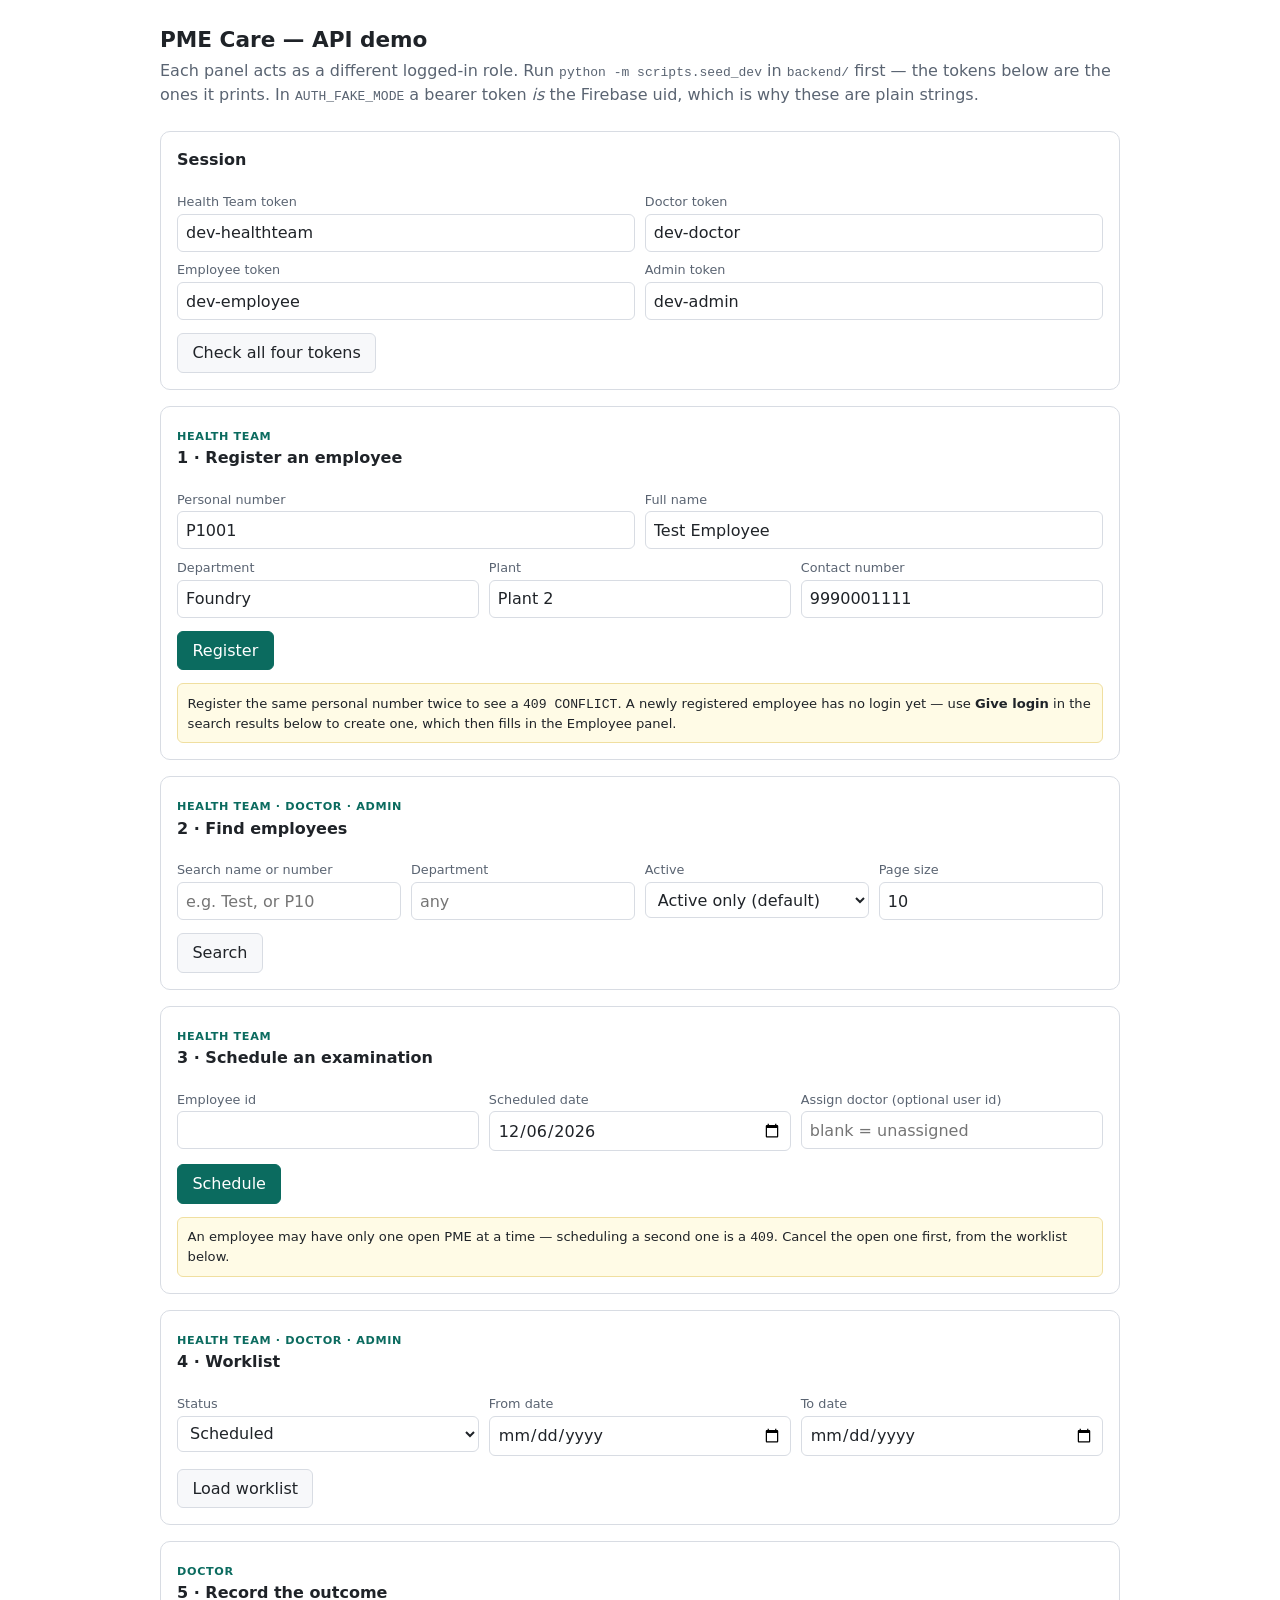
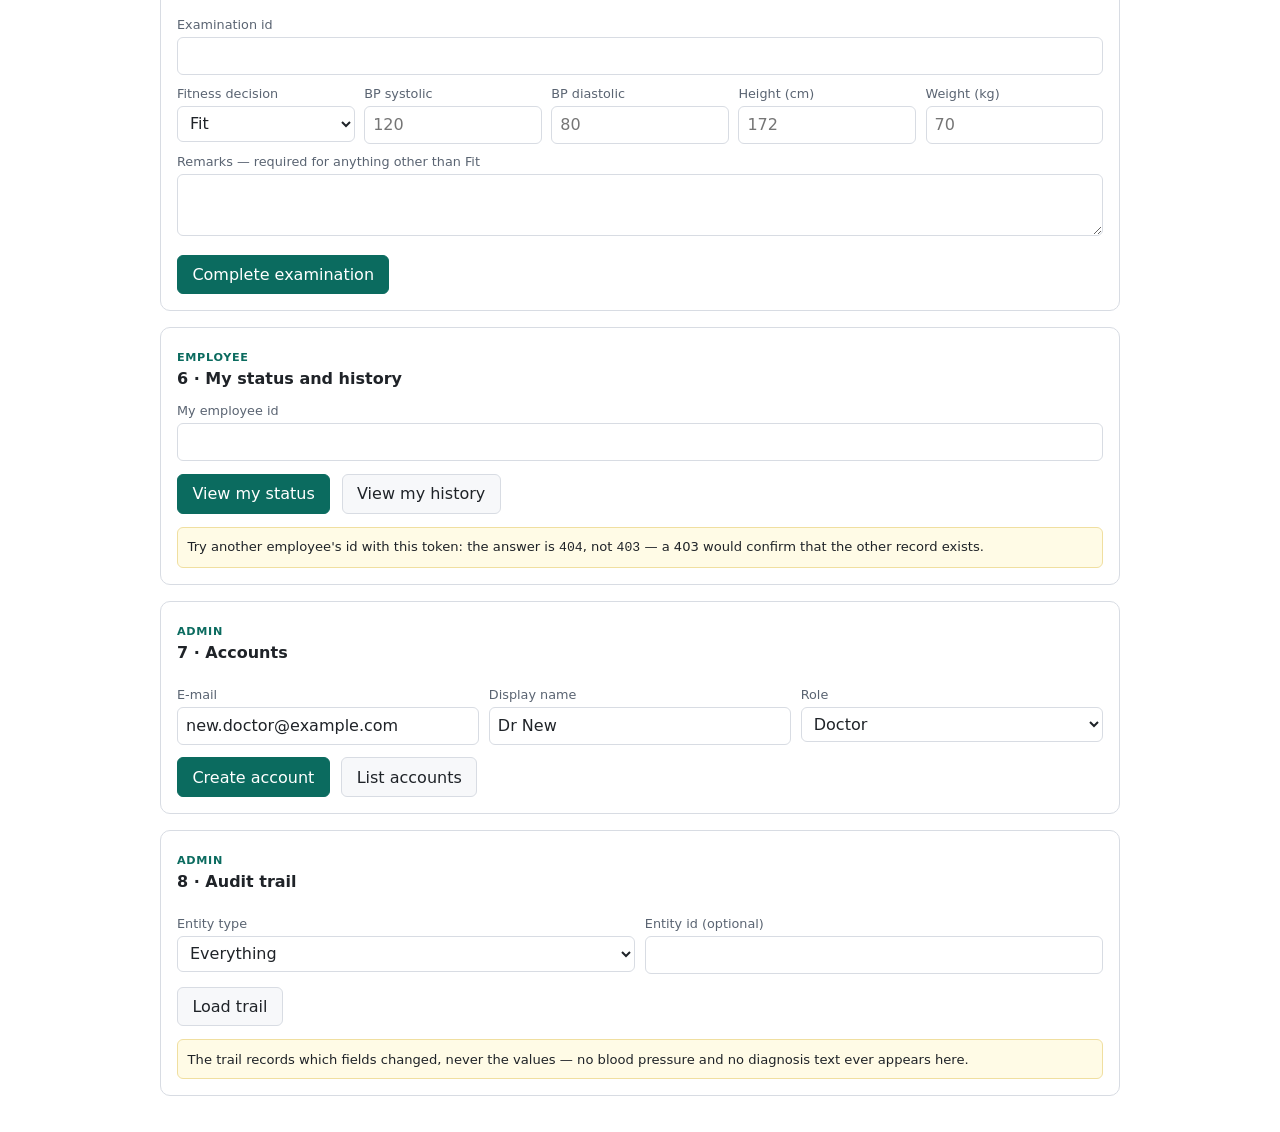
==== frontend-mvp/index.html @ 97d066bc "Initial commit: PME Care backend, demo UI and local infra Periodic Medical Examination tracking for " ====
<!DOCTYPE html>
<!--
  Demo UI for the PME Care API. No build step, no npm — plain HTML + fetch, so
  the whole backend is clickable today. This is NOT the real frontend (that is
  React + MUI per UI_DESIGN.md, built once the API surface has settled); it
  exists to exercise every endpoint by hand and to show what the flow feels
  like end to end.

  Setup:
      cd backend && python -m scripts.seed_dev     # prints the demo tokens
      cd frontend-mvp && python3 -m http.server 5173

  Then open http://localhost:5173 — that port matches the default
  ALLOWED_ORIGINS in backend/.env.example.
-->
<html lang="en">
<head>
<meta charset="utf-8" />
<meta name="viewport" content="width=device-width, initial-scale=1" />
<title>PME Care — API demo</title>
<style>
  :root {
    --line: #d8dce3; --ink: #1f2328; --muted: #5a6472; --bg: #ffffff;
    --panel: #f7f8fa; --accent: #0b6b5f; --danger: #a3271f; --ok: #1a6b2f;
  }
  * { box-sizing: border-box; }
  body { font-family: system-ui, -apple-system, sans-serif; color: var(--ink);
         background: var(--bg); margin: 0; padding: 1.5rem; line-height: 1.45; }
  main { max-width: 60rem; margin: 0 auto; }
  h1 { font-size: 1.35rem; margin: 0 0 0.25rem; }
  h2 { font-size: 1rem; margin: 0 0 0.75rem; }
  p.lede { color: var(--muted); margin: 0 0 1.5rem; }
  section { border: 1px solid var(--line); border-radius: 10px; padding: 1rem;
            margin-bottom: 1rem; background: var(--bg); }
  .role { font-size: 0.7rem; text-transform: uppercase; letter-spacing: 0.06em;
          color: var(--accent); font-weight: 700; }
  label { display: block; font-size: 0.8rem; color: var(--muted); margin-top: 0.6rem; }
  input, select, textarea { width: 100%; padding: 0.4rem 0.5rem; margin-top: 0.15rem;
    border: 1px solid var(--line); border-radius: 6px; font: inherit; background: var(--bg);
    color: var(--ink); }
  button { margin-top: 0.8rem; margin-right: 0.4rem; padding: 0.45rem 0.9rem; cursor: pointer;
    border: 1px solid var(--line); border-radius: 6px; background: var(--panel);
    font: inherit; color: var(--ink); }
  button.primary { background: var(--accent); border-color: var(--accent); color: #fff; }
  button.small { margin: 0; padding: 0.2rem 0.5rem; font-size: 0.8rem; }
  .row { display: flex; gap: 0.6rem; flex-wrap: wrap; }
  .row > div { flex: 1 1 8rem; }
  pre { background: var(--panel); border: 1px solid var(--line); padding: 0.6rem;
        border-radius: 6px; overflow-x: auto; font-size: 0.78rem; margin: 0.8rem 0 0;
        white-space: pre-wrap; word-break: break-word; }
  pre:empty { display: none; }
  table { width: 100%; border-collapse: collapse; margin-top: 0.8rem; font-size: 0.82rem; }
  th, td { text-align: left; padding: 0.35rem 0.5rem; border-bottom: 1px solid var(--line);
           vertical-align: middle; }
  th { color: var(--muted); font-weight: 600; font-size: 0.72rem; text-transform: uppercase; }
  td.id { font-family: ui-monospace, monospace; font-size: 0.72rem; }
  .tag { display: inline-block; padding: 0.05rem 0.4rem; border-radius: 999px;
         font-size: 0.7rem; border: 1px solid var(--line); }
  .ok { color: var(--ok); } .bad { color: var(--danger); }
  .note { background: #fffbe6; border: 1px solid #f0dfa0; border-radius: 6px;
          padding: 0.6rem; font-size: 0.82rem; margin: 0.8rem 0 0; }
  .empty { color: var(--muted); font-size: 0.82rem; margin-top: 0.8rem; }
</style>
</head>
<body>
<main>

<h1>PME Care — API demo</h1>
<p class="lede">
  Each panel acts as a different logged-in role. Run
  <code>python -m scripts.seed_dev</code> in <code>backend/</code> first — the tokens below are
  the ones it prints. In <code>AUTH_FAKE_MODE</code> a bearer token <em>is</em> the Firebase uid,
  which is why these are plain strings.
</p>

<section>
  <h2>Session</h2>
  <div class="row">
    <div><label>Health Team token</label><input id="tok-ht" value="dev-healthteam" /></div>
    <div><label>Doctor token</label><input id="tok-doc" value="dev-doctor" /></div>
  </div>
  <div class="row">
    <div><label>Employee token</label><input id="tok-emp" value="dev-employee" /></div>
    <div><label>Admin token</label><input id="tok-adm" value="dev-admin" /></div>
  </div>
  <button onclick="whoAmI()">Check all four tokens</button>
  <pre id="out-session"></pre>
</section>

<section>
  <span class="role">Health Team</span>
  <h2>1 · Register an employee</h2>
  <div class="row">
    <div><label>Personal number</label><input id="emp-pn" value="P1001" /></div>
    <div><label>Full name</label><input id="emp-name" value="Test Employee" /></div>
  </div>
  <div class="row">
    <div><label>Department</label><input id="emp-dept" value="Foundry" /></div>
    <div><label>Plant</label><input id="emp-plant" value="Plant 2" /></div>
    <div><label>Contact number</label><input id="emp-contact" value="9990001111" /></div>
  </div>
  <button class="primary" onclick="registerEmployee()">Register</button>
  <p class="note">
    Register the same personal number twice to see a <code>409 CONFLICT</code>. A newly
    registered employee has no login yet — use <strong>Give login</strong> in the search
    results below to create one, which then fills in the Employee panel.
  </p>
  <pre id="out-register"></pre>
</section>

<section>
  <span class="role">Health Team · Doctor · Admin</span>
  <h2>2 · Find employees</h2>
  <div class="row">
    <div><label>Search name or number</label><input id="q" placeholder="e.g. Test, or P10" /></div>
    <div><label>Department</label><input id="f-dept" placeholder="any" /></div>
    <div><label>Active</label>
      <select id="f-active">
        <option value="">Active only (default)</option>
        <option value="false">Retired only</option>
      </select>
    </div>
    <div><label>Page size</label><input id="f-size" type="number" value="10" min="1" max="100" /></div>
  </div>
  <button onclick="searchEmployees()">Search</button>
  <div id="tbl-employees"></div>
  <pre id="out-employees"></pre>
</section>

<section>
  <span class="role">Health Team</span>
  <h2>3 · Schedule an examination</h2>
  <div class="row">
    <div><label>Employee id</label><input id="sched-emp-id" /></div>
    <div><label>Scheduled date</label><input id="sched-date" type="date" /></div>
    <div><label>Assign doctor (optional user id)</label><input id="sched-doc-id" placeholder="blank = unassigned" /></div>
  </div>
  <button class="primary" onclick="scheduleExam()">Schedule</button>
  <p class="note">
    An employee may have only one open PME at a time — scheduling a second one is a
    <code>409</code>. Cancel the open one first, from the worklist below.
  </p>
  <pre id="out-schedule"></pre>
</section>

<section>
  <span class="role">Health Team · Doctor · Admin</span>
  <h2>4 · Worklist</h2>
  <div class="row">
    <div><label>Status</label>
      <select id="w-status">
        <option value="SCHEDULED">Scheduled</option>
        <option value="COMPLETED">Completed</option>
        <option value="CANCELLED">Cancelled</option>
        <option value="">Any</option>
      </select>
    </div>
    <div><label>From date</label><input id="w-from" type="date" /></div>
    <div><label>To date</label><input id="w-to" type="date" /></div>
  </div>
  <button onclick="loadWorklist()">Load worklist</button>
  <div id="tbl-worklist"></div>
  <pre id="out-worklist"></pre>
</section>

<section>
  <span class="role">Doctor</span>
  <h2>5 · Record the outcome</h2>
  <label>Examination id</label>
  <input id="complete-id" />
  <div class="row">
    <div><label>Fitness decision</label>
      <select id="fitness">
        <option value="FIT">Fit</option>
        <option value="TEMPORARILY_UNFIT">Temporarily unfit</option>
        <option value="UNFIT">Unfit</option>
      </select>
    </div>
    <div><label>BP systolic</label><input id="bp-sys" placeholder="120" /></div>
    <div><label>BP diastolic</label><input id="bp-dia" placeholder="80" /></div>
    <div><label>Height (cm)</label><input id="height" placeholder="172" /></div>
    <div><label>Weight (kg)</label><input id="weight" placeholder="70" /></div>
  </div>
  <label>Remarks — required for anything other than Fit</label>
  <textarea id="remarks" rows="2"></textarea>
  <button class="primary" onclick="completeExam()">Complete examination</button>
  <pre id="out-complete"></pre>
</section>

<section>
  <span class="role">Employee</span>
  <h2>6 · My status and history</h2>
  <label>My employee id</label>
  <input id="my-emp-id" />
  <button class="primary" onclick="viewStatus()">View my status</button>
  <button onclick="viewHistory()">View my history</button>
  <p class="note">
    Try another employee's id with this token: the answer is <code>404</code>, not
    <code>403</code> — a 403 would confirm that the other record exists.
  </p>
  <div id="tbl-history"></div>
  <pre id="out-status"></pre>
</section>

<section>
  <span class="role">Admin</span>
  <h2>7 · Accounts</h2>
  <div class="row">
    <div><label>E-mail</label><input id="u-email" value="new.doctor@example.com" /></div>
    <div><label>Display name</label><input id="u-name" value="Dr New" /></div>
    <div><label>Role</label>
      <select id="u-role">
        <option value="DOCTOR">Doctor</option>
        <option value="HEALTH_TEAM">Health Team</option>
        <option value="ADMIN">Admin</option>
      </select>
    </div>
  </div>
  <button class="primary" onclick="createUser()">Create account</button>
  <button onclick="loadUsers()">List accounts</button>
  <div id="tbl-users"></div>
  <pre id="out-users"></pre>
</section>

<section>
  <span class="role">Admin</span>
  <h2>8 · Audit trail</h2>
  <div class="row">
    <div><label>Entity type</label>
      <select id="a-entity">
        <option value="">Everything</option>
        <option value="employee">employee</option>
        <option value="examination">examination</option>
        <option value="user">user</option>
      </select>
    </div>
    <div><label>Entity id (optional)</label><input id="a-entity-id" /></div>
  </div>
  <button onclick="loadAudit()">Load trail</button>
  <p class="note">
    The trail records which fields changed, never the values — no blood pressure and no
    diagnosis text ever appears here.
  </p>
  <div id="tbl-audit"></div>
  <pre id="out-audit"></pre>
</section>

<script>
const API = "http://localhost:8080/api/v1";

const el = (id) => document.getElementById(id);
const token = (which) => el(`tok-${which}`).value.trim();

/** Call the API and return {status, body}; never throws on a non-2xx. */
async function call(path, which, options = {}) {
  const res = await fetch(API + path, {
    ...options,
    headers: {
      "Authorization": "Bearer " + token(which),
      "Content-Type": "application/json",
      ...(options.headers || {}),
    },
  });
  const body = await res.json().catch(() => ({}));
  return { status: res.status, body, ok: res.ok };
}

/** Show a result, leading with the status code and any error message. */
function show(target, { status, body, ok }) {
  const head = ok ? `${status} OK` : `${status} ${body?.error?.code || "ERROR"}`;
  const detail = body?.error
    ? `${body.error.message}\n${JSON.stringify(body.error.details || [], null, 2)}`
    : JSON.stringify(body, null, 2);
  el(target).innerHTML =
    `<strong class="${ok ? "ok" : "bad"}">${head}</strong>\n` +
    detail.replace(/[&<>]/g, (c) => ({ "&": "&amp;", "<": "&lt;", ">": "&gt;" }[c]));
}

/** Render a page envelope as a table; columns is [[header, rowFn], ...]. */
function table(target, page, columns) {
  if (!page?.items) { el(target).innerHTML = ""; return; }
  if (!page.items.length) {
    el(target).innerHTML = `<p class="empty">No matching rows.</p>`;
    return;
  }
  const head = columns.map(([h]) => `<th>${h}</th>`).join("");
  const rows = page.items.map((item) =>
    `<tr>${columns.map(([, cell]) => `<td>${cell(item)}</td>`).join("")}</tr>`).join("");
  el(target).innerHTML =
    `<table><thead><tr>${head}</tr></thead><tbody>${rows}</tbody></table>
     <p class="empty">Showing ${page.items.length} of ${page.total} — page ${page.page}, size ${page.size}.</p>`;
}

const short = (id) => `<span class="id">${(id || "").slice(0, 8)}…</span>`;
const tag = (text) => `<span class="tag">${text ?? "—"}</span>`;

// --- Session ---------------------------------------------------------------

async function whoAmI() {
  const lines = [];
  for (const [which, label] of [["ht", "Health Team"], ["doc", "Doctor"],
                                ["emp", "Employee"], ["adm", "Admin"]]) {
    const { status, body } = await call("/me", which);
    lines.push(status === 200
      ? `${label.padEnd(12)} ${status} → ${body.role} (${body.display_name})`
      : `${label.padEnd(12)} ${status} → ${body?.error?.code || "failed"}`);
  }
  el("out-session").textContent = lines.join("\n");
}

// --- Employees -------------------------------------------------------------

async function registerEmployee() {
  const result = await call("/employees", "ht", {
    method: "POST",
    body: JSON.stringify({
      personal_number: el("emp-pn").value,
      full_name: el("emp-name").value,
      department: el("emp-dept").value,
      plant: el("emp-plant").value,
      contact_number: el("emp-contact").value,
    }),
  });
  show("out-register", result);
  if (result.status === 201) {
    el("sched-emp-id").value = result.body.id;
    el("q").value = result.body.personal_number;
    searchEmployees();
  }
}

async function searchEmployees() {
  const params = new URLSearchParams({ size: el("f-size").value || "10" });
  if (el("q").value.trim()) params.set("q", el("q").value.trim());
  if (el("f-dept").value.trim()) params.set("department", el("f-dept").value.trim());
  if (el("f-active").value) params.set("is_active", el("f-active").value);

  const result = await call(`/employees?${params}`, "ht");
  if (!result.ok) { show("out-employees", result); el("tbl-employees").innerHTML = ""; return; }
  el("out-employees").innerHTML = "";
  table("tbl-employees", result.body, [
    ["Number", (e) => e.personal_number],
    ["Name", (e) => e.full_name],
    ["Department", (e) => e.department],
    ["Active", (e) => (e.is_active ? tag("yes") : tag("retired"))],
    ["Id", (e) => short(e.id)],
    ["", (e) => `
      <button class="small" onclick="useEmployee('${e.id}')">Use</button>
      <button class="small" onclick="giveLogin('${e.id}')">Give login</button>`],
  ]);
}

/** Copy an employee id into the panels that need one. */
function useEmployee(id) {
  el("sched-emp-id").value = id;
  el("my-emp-id").value = id;
  el("a-entity-id").value = id;
}

async function giveLogin(id) {
  const result = await call(`/employees/${id}/login`, "ht", { method: "POST" });
  show("out-employees", result);
  if (result.status === 201) {
    el("tok-emp").value = result.body.dev_bearer_token;
    el("my-emp-id").value = id;
  }
}

// --- Examinations ----------------------------------------------------------

async function scheduleExam() {
  const payload = {
    employee_id: el("sched-emp-id").value,
    scheduled_date: el("sched-date").value,
  };
  if (el("sched-doc-id").value.trim()) payload.doctor_user_id = el("sched-doc-id").value.trim();

  const result = await call("/examinations", "ht", { method: "POST", body: JSON.stringify(payload) });
  show("out-schedule", result);
  if (result.status === 201) {
    el("complete-id").value = result.body.id;
    loadWorklist();
  }
}

async function loadWorklist() {
  const params = new URLSearchParams({ size: "20" });
  if (el("w-status").value) params.set("status", el("w-status").value);
  if (el("w-from").value) params.set("scheduled_from", el("w-from").value);
  if (el("w-to").value) params.set("scheduled_to", el("w-to").value);

  const result = await call(`/examinations?${params}`, "ht");
  if (!result.ok) { show("out-worklist", result); el("tbl-worklist").innerHTML = ""; return; }
  el("out-worklist").innerHTML = "";
  table("tbl-worklist", result.body, [
    ["Scheduled", (x) => x.scheduled_date],
    ["Status", (x) => tag(x.status)],
    ["Outcome", (x) => tag(x.fitness_status)],
    ["Employee", (x) => short(x.employee_id)],
    ["Exam id", (x) => short(x.id)],
    ["", (x) => x.status === "SCHEDULED"
      ? `<button class="small" onclick="el('complete-id').value='${x.id}'">Complete</button>
         <button class="small" onclick="cancelExam('${x.id}')">Cancel</button>`
      : ""],
  ]);
}

async function cancelExam(id) {
  const reason = prompt("Why is this examination being cancelled?");
  if (reason === null) return;   // dismissed; an empty string is sent on purpose
  const result = await call(`/examinations/${id}/cancel`, "ht", {
    method: "POST", body: JSON.stringify({ reason }),
  });
  show("out-worklist", result);
  if (result.ok) loadWorklist();
}

async function completeExam() {
  const number = (id) => {
    const raw = el(id).value.trim();
    return raw === "" ? null : Number(raw);
  };
  const result = await call(`/examinations/${el("complete-id").value}/complete`, "doc", {
    method: "POST",
    body: JSON.stringify({
      fitness_status: el("fitness").value,
      bp_systolic: number("bp-sys"),
      bp_diastolic: number("bp-dia"),
      height_cm: number("height"),
      weight_kg: number("weight"),
      remarks: el("remarks").value.trim() || null,
    }),
  });
  show("out-complete", result);
  if (result.ok) loadWorklist();
}

// --- Employee self-service -------------------------------------------------

async function viewStatus() {
  show("out-status", await call(`/employees/${el("my-emp-id").value}`, "emp"));
}

async function viewHistory() {
  const result = await call(`/employees/${el("my-emp-id").value}/examinations`, "emp");
  if (!result.ok) { show("out-status", result); el("tbl-history").innerHTML = ""; return; }
  el("out-status").innerHTML = "";
  table("tbl-history", result.body, [
    ["Scheduled", (x) => x.scheduled_date],
    ["Examined", (x) => x.exam_date ?? "—"],
    ["Status", (x) => tag(x.status)],
    ["Outcome", (x) => tag(x.fitness_status)],
    ["Remarks", (x) => x.remarks ?? x.cancel_reason ?? "—"],
  ]);
}

// --- Admin -----------------------------------------------------------------

async function createUser() {
  const result = await call("/users", "adm", {
    method: "POST",
    body: JSON.stringify({
      email: el("u-email").value,
      display_name: el("u-name").value,
      role: el("u-role").value,
    }),
  });
  show("out-users", result);
  if (result.status === 201) {
    if (result.body.role === "DOCTOR") el("tok-doc").value = result.body.dev_bearer_token;
    if (result.body.role === "HEALTH_TEAM") el("tok-ht").value = result.body.dev_bearer_token;
    loadUsers();
  }
}

async function loadUsers() {
  const result = await call("/users?size=25", "adm");
  if (!result.ok) { show("out-users", result); el("tbl-users").innerHTML = ""; return; }
  el("out-users").innerHTML = "";
  table("tbl-users", result.body, [
    ["Name", (u) => u.display_name],
    ["E-mail", (u) => u.email],
    ["Role", (u) => tag(u.role)],
    ["Active", (u) => (u.is_active ? tag("yes") : tag("no"))],
    ["Last login", (u) => (u.last_login_at ? u.last_login_at.slice(0, 16).replace("T", " ") : "never")],
    ["", (u) => `<button class="small" onclick="setActive('${u.id}', ${!u.is_active})">
                   ${u.is_active ? "Deactivate" : "Reactivate"}</button>
                 <button class="small" onclick="useDoctor('${u.id}')">Assign</button>`],
  ]);
}

async function setActive(id, isActive) {
  const result = await call(`/users/${id}`, "adm", {
    method: "PATCH", body: JSON.stringify({ is_active: isActive }),
  });
  show("out-users", result);
  if (result.ok) loadUsers();
}

/** Put a user id into the "assign doctor" field of the scheduling panel. */
function useDoctor(id) {
  el("sched-doc-id").value = id;
}

async function loadAudit() {
  const params = new URLSearchParams({ size: "25" });
  if (el("a-entity").value) params.set("entity_type", el("a-entity").value);
  if (el("a-entity-id").value.trim()) params.set("entity_id", el("a-entity-id").value.trim());

  const result = await call(`/audit-logs?${params}`, "adm");
  if (!result.ok) { show("out-audit", result); el("tbl-audit").innerHTML = ""; return; }
  el("out-audit").innerHTML = "";
  table("tbl-audit", result.body, [
    ["When", (r) => r.created_at.slice(0, 19).replace("T", " ")],
    ["Actor", (r) => tag(r.actor_role)],
    ["Action", (r) => r.action],
    ["Entity", (r) => `${r.entity_type} ${short(r.entity_id)}`],
    ["Summary", (r) => (r.summary ? JSON.stringify(r.summary) : "—")],
  ]);
}

el("sched-date").value = new Date().toISOString().slice(0, 10);
</script>
</main>
</body>
</html>
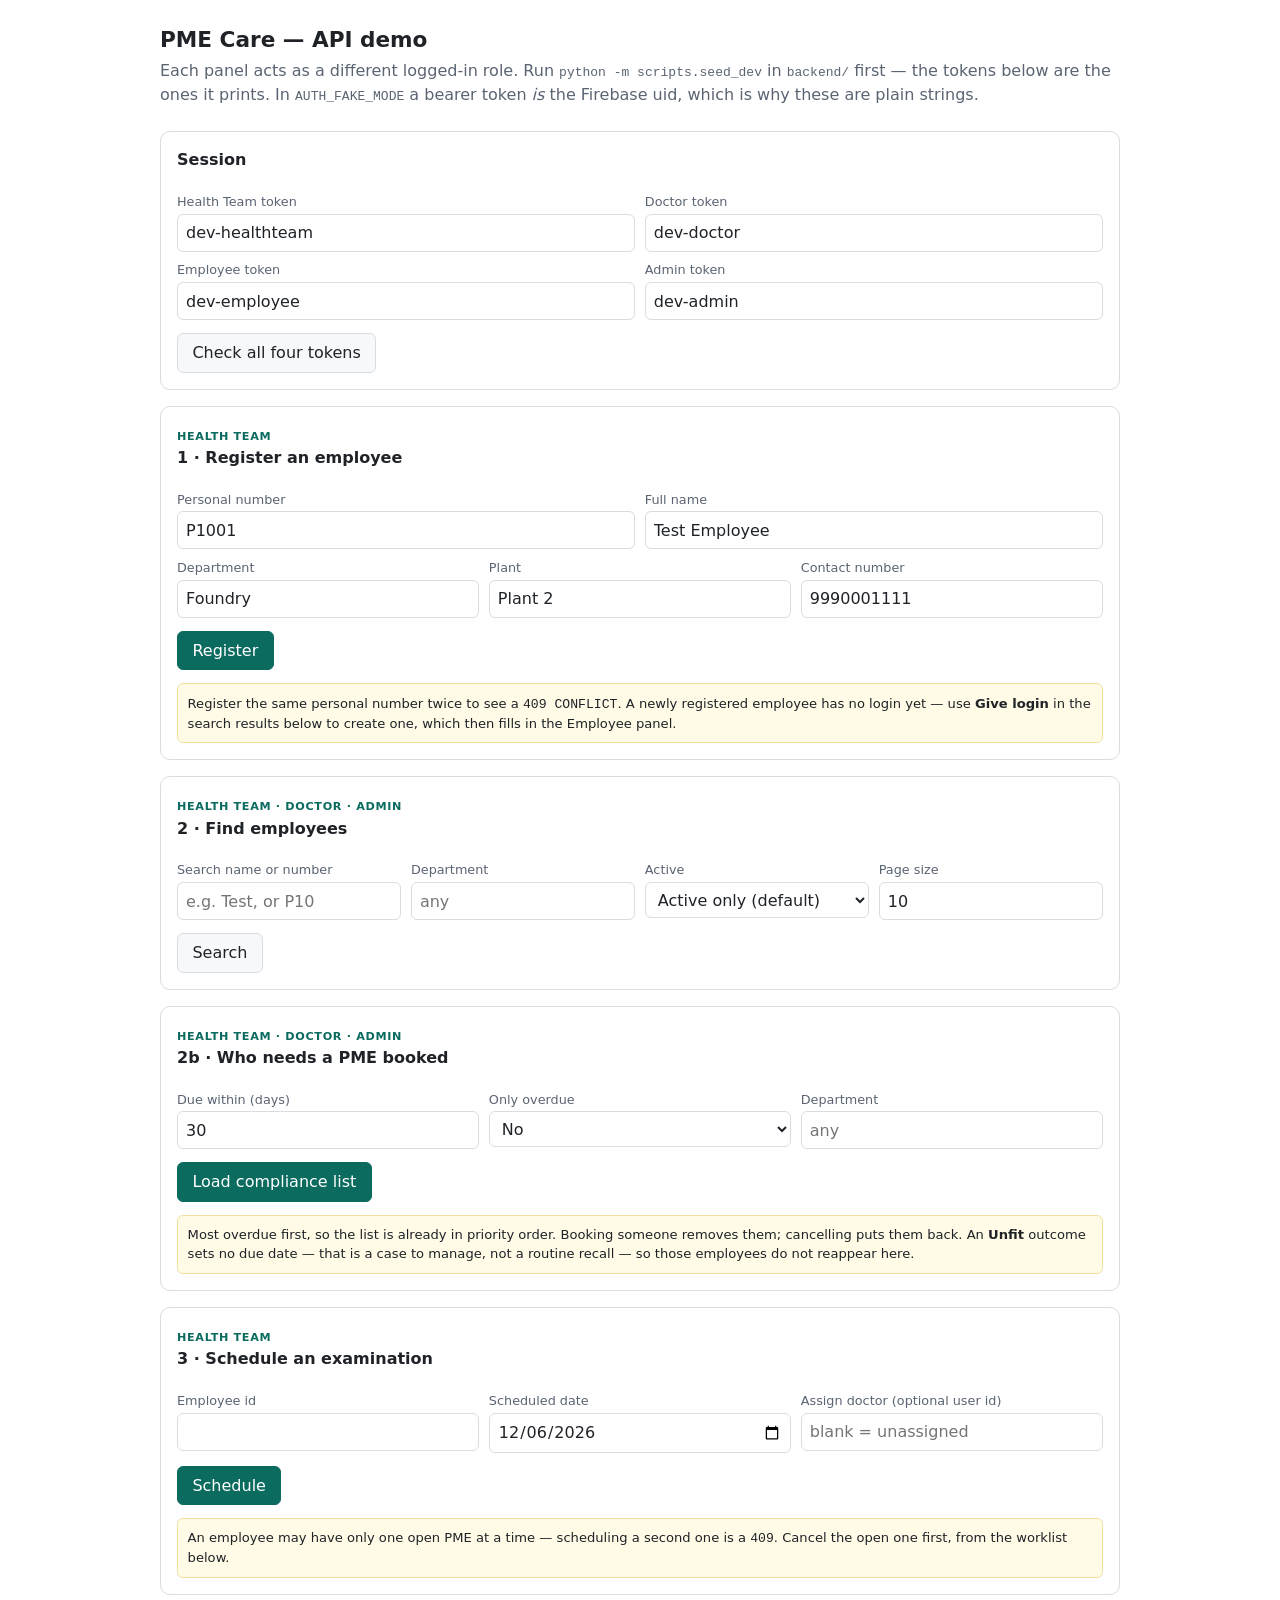
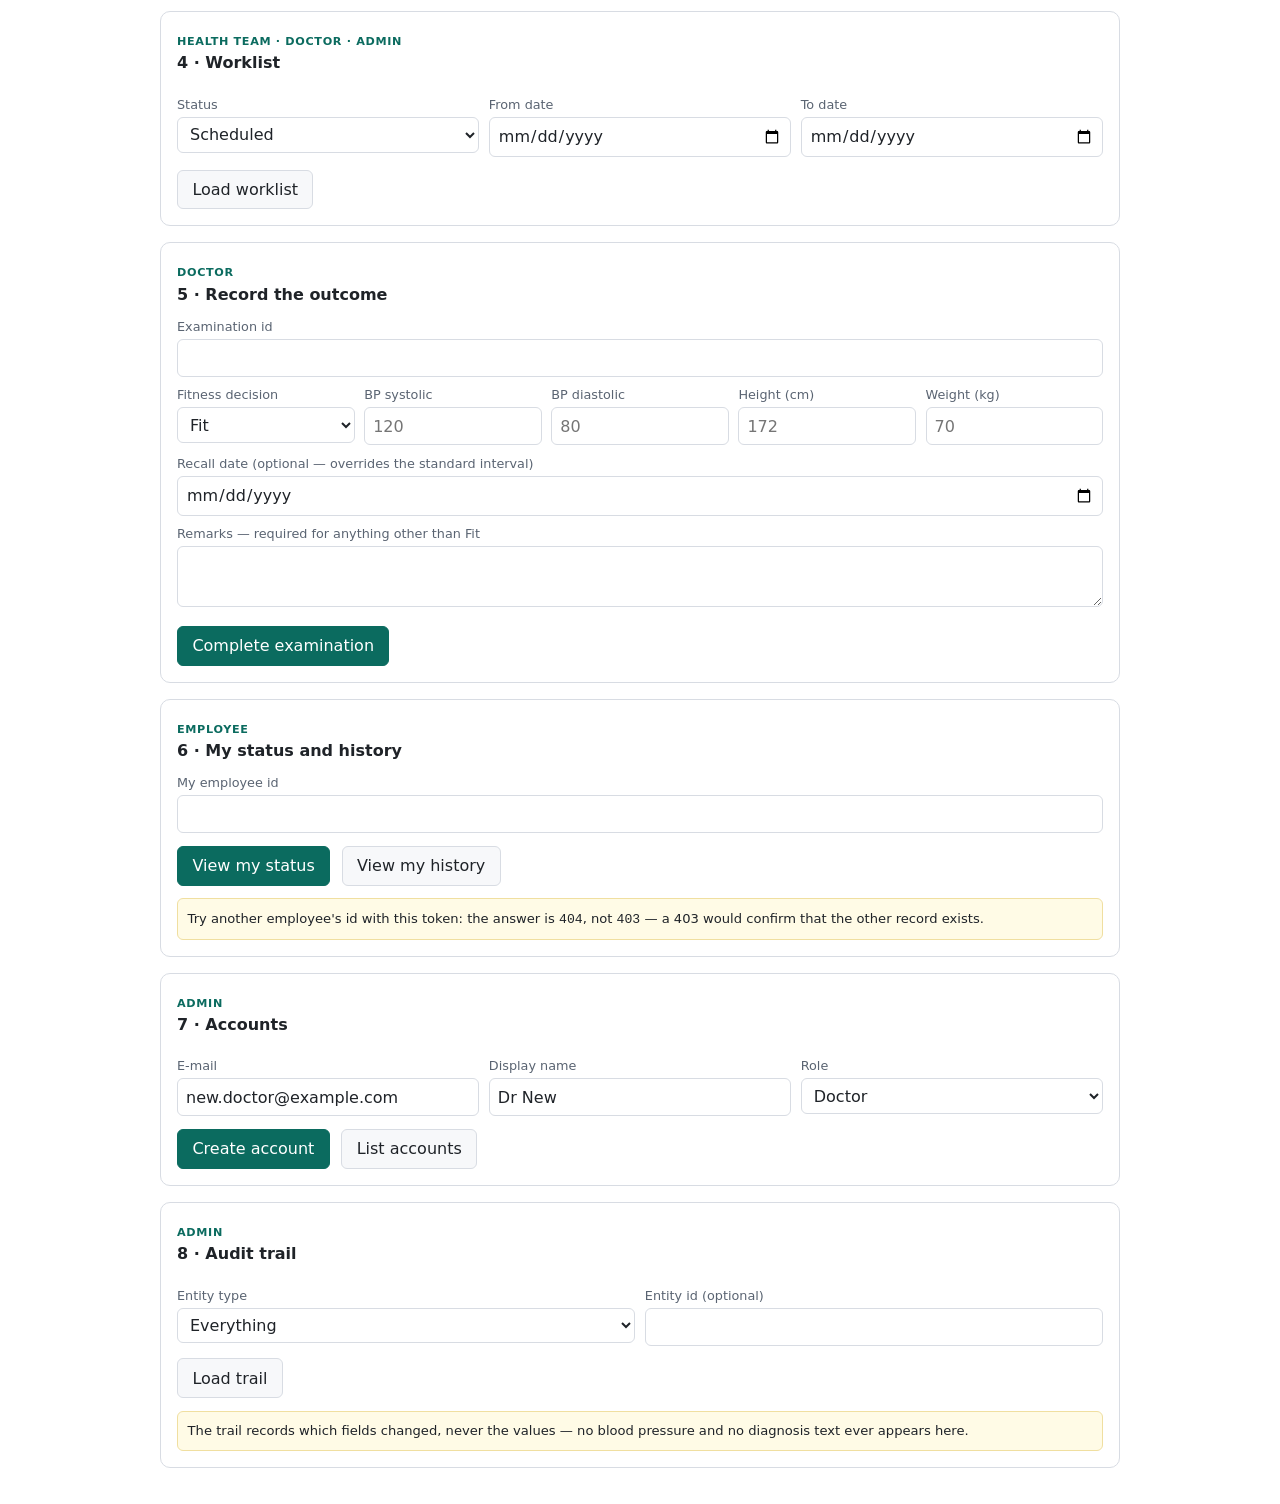
==== commit d7016804: "Add CI, deploy manifest, liveness probe, and docs for all of the above Three of the deployment block" ====
--- a/frontend-mvp/index.html
+++ b/frontend-mvp/index.html
@@ -128,6 +128,26 @@
 </section>
 
 <section>
+  <span class="role">Health Team · Doctor · Admin</span>
+  <h2>2b · Who needs a PME booked</h2>
+  <div class="row">
+    <div><label>Due within (days)</label><input id="due-within" type="number" value="30" min="0" max="365" /></div>
+    <div><label>Only overdue</label>
+      <select id="due-overdue"><option value="">No</option><option value="true">Yes</option></select>
+    </div>
+    <div><label>Department</label><input id="due-dept" placeholder="any" /></div>
+  </div>
+  <button class="primary" onclick="loadDue()">Load compliance list</button>
+  <p class="note">
+    Most overdue first, so the list is already in priority order. Booking someone removes them;
+    cancelling puts them back. An <strong>Unfit</strong> outcome sets no due date — that is a case
+    to manage, not a routine recall — so those employees do not reappear here.
+  </p>
+  <div id="tbl-due"></div>
+  <pre id="out-due"></pre>
+</section>
+
+<section>
   <span class="role">Health Team</span>
   <h2>3 · Schedule an examination</h2>
   <div class="row">
@@ -180,6 +200,10 @@
     <div><label>BP diastolic</label><input id="bp-dia" placeholder="80" /></div>
     <div><label>Height (cm)</label><input id="height" placeholder="172" /></div>
     <div><label>Weight (kg)</label><input id="weight" placeholder="70" /></div>
+  </div>
+  <div class="row">
+    <div><label>Recall date (optional — overrides the standard interval)</label>
+      <input id="next-due" type="date" /></div>
   </div>
   <label>Remarks — required for anything other than Fit</label>
   <textarea id="remarks" rows="2"></textarea>
@@ -429,10 +453,48 @@
       height_cm: number("height"),
       weight_kg: number("weight"),
       remarks: el("remarks").value.trim() || null,
+      next_due_date: el("next-due").value || null,
     }),
   });
   show("out-complete", result);
-  if (result.ok) loadWorklist();
+  if (result.ok) { loadWorklist(); loadDue(); }
+}
+
+// --- Compliance ------------------------------------------------------------
+
+async function loadDue() {
+  const params = new URLSearchParams({ size: "25" });
+  if (el("due-within").value !== "") params.set("within_days", el("due-within").value);
+  if (el("due-overdue").value) params.set("overdue_only", el("due-overdue").value);
+  if (el("due-dept").value.trim()) params.set("department", el("due-dept").value.trim());
+
+  const result = await call(`/employees/due?${params}`, "ht");
+  if (!result.ok) { show("out-due", result); el("tbl-due").innerHTML = ""; return; }
+  el("out-due").innerHTML = "";
+  table("tbl-due", result.body, [
+    ["Number", (e) => e.personal_number],
+    ["Name", (e) => e.full_name],
+    ["Department", (e) => e.department],
+    ["Last exam", (e) => e.last_exam_date ?? tag("never")],
+    ["Due", (e) => e.next_due_date ?? "—"],
+    ["Status", (e) => {
+      if (e.never_examined) return `<span class="bad">never examined</span>`;
+      if (e.days_overdue > 0) return `<span class="bad">${e.days_overdue}d overdue</span>`;
+      return `<span class="ok">due in ${-e.days_overdue}d</span>`;
+    }],
+    ["", (e) => `<button class="small" onclick="bookFromDue('${e.id}')">Book</button>`],
+  ]);
+}
+
+/** Schedule today's PME straight from the compliance list. */
+async function bookFromDue(employeeId) {
+  const result = await call("/examinations", "ht", {
+    method: "POST",
+    body: JSON.stringify({ employee_id: employeeId,
+                           scheduled_date: new Date().toISOString().slice(0, 10) }),
+  });
+  show("out-due", result);
+  if (result.ok) { loadDue(); loadWorklist(); }
 }
 
 // --- Employee self-service -------------------------------------------------
